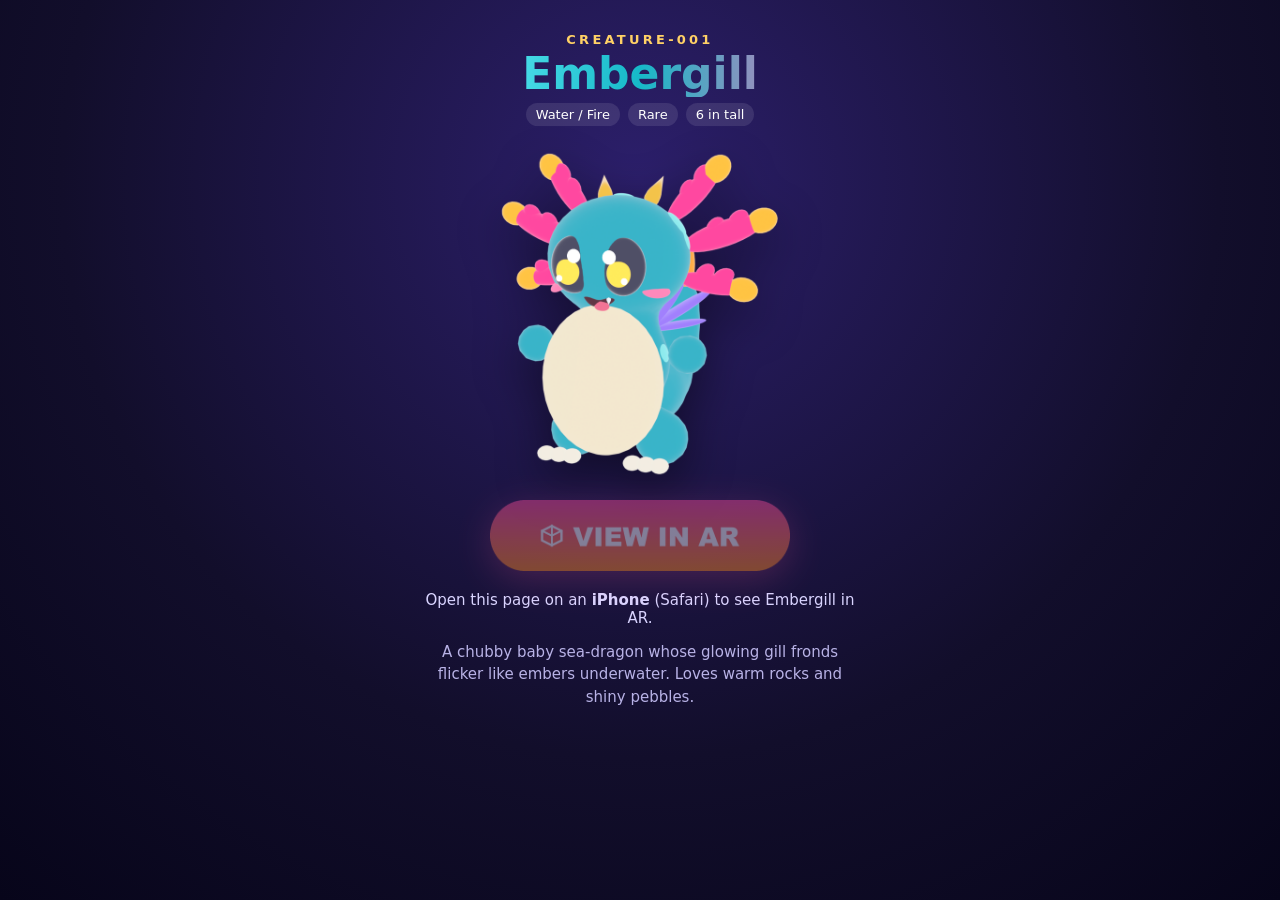
==== c/creature-001/index.html @ c83b940c "Embergill CREATURE-001: page, AR model, preview Co-Authored-By: Claude Opus 5.5 <noreply@anthropic.c" ====
<!DOCTYPE html>
<html lang="en">
<head>
<meta charset="utf-8">
<meta name="viewport" content="width=device-width, initial-scale=1, viewport-fit=cover">
<title>Embergill · CREATURE-001</title>
<meta name="theme-color" content="#120e2b">
<link rel="stylesheet" href="../../style.css">
</head>
<body style="--accent:#16b8c8">
<main class="card">
  <p class="id">CREATURE-001</p>
  <h1>Embergill</h1>
  <p class="meta"><span>Water / Fire</span><span>Rare</span><span>6 in tall</span></p>

  <!-- Tapping the creature also opens AR (Safari requires an <a rel="ar"> that wraps an image) -->
  <a class="hero" rel="ar" href="../../assets/creature.usdz#allowsContentScaling=0">
    <img src="../../assets/creature-preview.png" alt="Embergill, a colorful baby sea-dragon" width="512" height="512">
  </a>

  <a class="ar-button" rel="ar" href="../../assets/creature.usdz#allowsContentScaling=0">
    <img src="../../assets/view-in-ar.png" alt="VIEW IN AR" width="320" height="75">
  </a>

  <p class="hint" id="hint">Tap <b>VIEW IN AR</b>, then point your iPhone at a table or the floor.</p>
  <p class="desc">A chubby baby sea-dragon whose glowing gill fronds flicker like embers underwater. Loves warm rocks and shiny pebbles.</p>
</main>
<script>
  // AR Quick Look needs iPhone/iPad Safari. Elsewhere, say so instead of silently downloading a file.
  var a = document.createElement("a");
  if (!(a.relList && a.relList.supports && a.relList.supports("ar"))) {
    document.getElementById("hint").innerHTML =
      "Open this page on an <b>iPhone</b> (Safari) to see Embergill in AR.";
    document.body.classList.add("no-ar");
  }
</script>
</body>
</html>
---- style.css ----
:root { color-scheme: dark; }
* { box-sizing: border-box; }
body { margin: 0; min-height: 100vh; font-family: -apple-system, "SF Pro Rounded", system-ui, sans-serif;
  color: #fff; background: radial-gradient(circle at 50% 20%, #2c1f6b 0%, #120e2b 60%, #07051a 100%);
  display: flex; justify-content: center; padding: 24px 16px calc(24px + env(safe-area-inset-bottom)); }
.card { width: 100%; max-width: 440px; text-align: center; }
.id { margin: 8px 0 0; letter-spacing: .25em; font-size: 13px; font-weight: 700; color: #ffd166; }
h1 { margin: 4px 0 6px; font-size: 44px; line-height: 1.05; font-weight: 900;
  background: linear-gradient(90deg, #6ff7ff, var(--accent, #16b8c8), #ff6fb5);
  -webkit-background-clip: text; background-clip: text; color: transparent; }
.meta { display: flex; gap: 8px; justify-content: center; flex-wrap: wrap; margin: 0 0 8px; }
.meta span { font-size: 13px; padding: 4px 10px; border-radius: 99px; background: rgba(255,255,255,.1); }
.hero { display: block; margin: 0 auto; }
.hero img { width: 100%; max-width: 360px; height: auto; display: block; margin: 0 auto;
  filter: drop-shadow(0 18px 24px rgba(0,0,0,.45)); animation: bob 3s ease-in-out infinite; }
@keyframes bob { 50% { transform: translateY(-8px) scale(1.01); } }
.ar-button { display: inline-block; margin: 6px 0 10px; }
.ar-button img { width: 300px; max-width: 80vw; height: auto; display: block;
  filter: drop-shadow(0 8px 18px rgba(255,90,150,.45)); }
.no-ar .ar-button { opacity: .45; pointer-events: none; }
.hint { font-size: 15px; color: #d9d4ff; margin: 6px 0 14px; }
.desc { font-size: 15px; line-height: 1.5; color: #b8b2e6; margin: 0 8px; }
.list { list-style: none; padding: 0; }
.list a { color: #6ff7ff; font-size: 20px; font-weight: 700; }
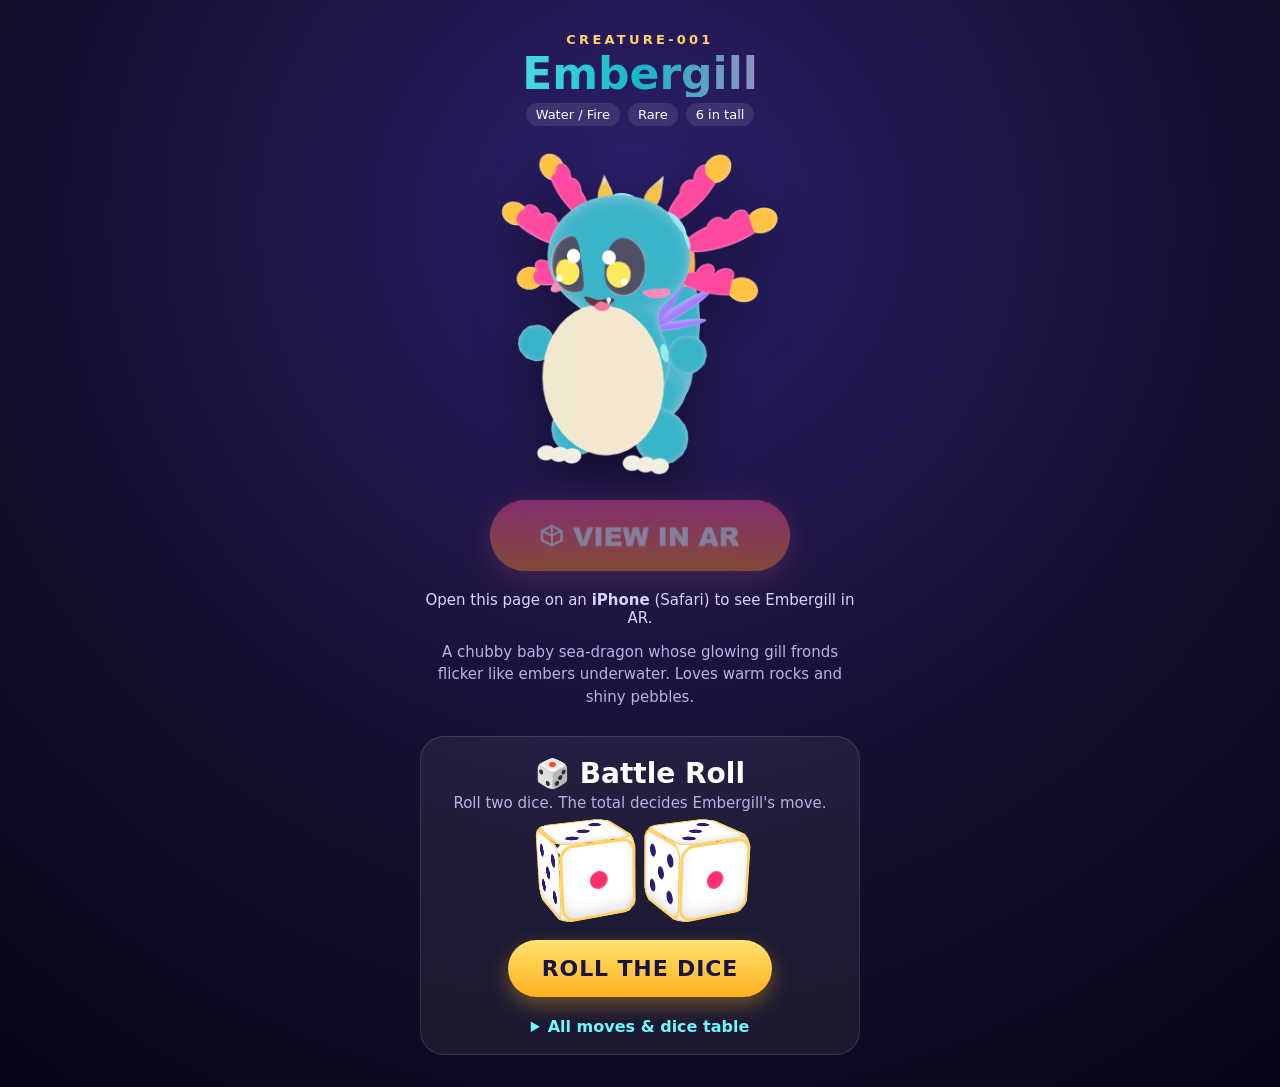
==== commit 86009ae3: "Battle Roll: two dice pick one of 5 animated actions Co-Authored-By: Claude Opus 5.5 <noreply@anthro" ====
--- a/c/creature-001/index.html
+++ b/c/creature-001/index.html
@@ -24,8 +24,59 @@
 
   <p class="hint" id="hint">Tap <b>VIEW IN AR</b>, then point your iPhone at a table or the floor.</p>
   <p class="desc">A chubby baby sea-dragon whose glowing gill fronds flicker like embers underwater. Loves warm rocks and shiny pebbles.</p>
+
+  <section class="battle">
+    <h2>🎲 Battle Roll</h2>
+    <p class="sub">Roll two dice. The total decides Embergill's move.</p>
+    <div class="dice" aria-live="polite">
+      <div class="die" id="d1"><div class="face f1"><i class="pip" style="grid-area:2/2"></i></div><div class="face f2"><i class="pip" style="grid-area:1/3"></i><i class="pip" style="grid-area:3/1"></i></div><div class="face f3"><i class="pip" style="grid-area:1/3"></i><i class="pip" style="grid-area:2/2"></i><i class="pip" style="grid-area:3/1"></i></div><div class="face f4"><i class="pip" style="grid-area:1/1"></i><i class="pip" style="grid-area:1/3"></i><i class="pip" style="grid-area:3/1"></i><i class="pip" style="grid-area:3/3"></i></div><div class="face f5"><i class="pip" style="grid-area:1/1"></i><i class="pip" style="grid-area:1/3"></i><i class="pip" style="grid-area:2/2"></i><i class="pip" style="grid-area:3/1"></i><i class="pip" style="grid-area:3/3"></i></div><div class="face f6"><i class="pip" style="grid-area:1/1"></i><i class="pip" style="grid-area:1/3"></i><i class="pip" style="grid-area:2/1"></i><i class="pip" style="grid-area:2/3"></i><i class="pip" style="grid-area:3/1"></i><i class="pip" style="grid-area:3/3"></i></div></div>
+      <div class="die" id="d2"><div class="face f1"><i class="pip" style="grid-area:2/2"></i></div><div class="face f2"><i class="pip" style="grid-area:1/3"></i><i class="pip" style="grid-area:3/1"></i></div><div class="face f3"><i class="pip" style="grid-area:1/3"></i><i class="pip" style="grid-area:2/2"></i><i class="pip" style="grid-area:3/1"></i></div><div class="face f4"><i class="pip" style="grid-area:1/1"></i><i class="pip" style="grid-area:1/3"></i><i class="pip" style="grid-area:3/1"></i><i class="pip" style="grid-area:3/3"></i></div><div class="face f5"><i class="pip" style="grid-area:1/1"></i><i class="pip" style="grid-area:1/3"></i><i class="pip" style="grid-area:2/2"></i><i class="pip" style="grid-area:3/1"></i><i class="pip" style="grid-area:3/3"></i></div><div class="face f6"><i class="pip" style="grid-area:1/1"></i><i class="pip" style="grid-area:1/3"></i><i class="pip" style="grid-area:2/1"></i><i class="pip" style="grid-area:2/3"></i><i class="pip" style="grid-area:3/1"></i><i class="pip" style="grid-area:3/3"></i></div></div>
+    </div>
+    <button class="roll" id="roll" type="button">ROLL THE DICE</button>
+    <div class="result" id="result" hidden>
+      <p class="total" id="total"></p>
+      <p class="move" id="move"></p>
+      <p class="movetext" id="movetext"></p>
+      <a class="ar-result" rel="ar" data-action="fireball" href="../../assets/actions/fireball.usdz#allowsContentScaling=0" hidden><img src="../../assets/actions/btn-fireball.png" alt="See Fireball in AR"></a><a class="ar-result" rel="ar" data-action="shield" href="../../assets/actions/shield.usdz#allowsContentScaling=0" hidden><img src="../../assets/actions/btn-shield.png" alt="See Shield in AR"></a><a class="ar-result" rel="ar" data-action="jump" href="../../assets/actions/jump.usdz#allowsContentScaling=0" hidden><img src="../../assets/actions/btn-jump.png" alt="See Jump in AR"></a><a class="ar-result" rel="ar" data-action="roar" href="../../assets/actions/roar.usdz#allowsContentScaling=0" hidden><img src="../../assets/actions/btn-roar.png" alt="See Roar in AR"></a><a class="ar-result" rel="ar" data-action="run_attack" href="../../assets/actions/run_attack.usdz#allowsContentScaling=0" hidden><img src="../../assets/actions/btn-run_attack.png" alt="See Run Attack in AR"></a>
+    </div>
+    <details class="moves">
+      <summary>All moves &amp; dice table</summary>
+      <div class="grid"><a rel="ar" href="../../assets/actions/fireball.usdz#allowsContentScaling=0"><img src="../../assets/actions/tile-fireball.png" alt="Fireball"></a><a rel="ar" href="../../assets/actions/shield.usdz#allowsContentScaling=0"><img src="../../assets/actions/tile-shield.png" alt="Shield"></a><a rel="ar" href="../../assets/actions/jump.usdz#allowsContentScaling=0"><img src="../../assets/actions/tile-jump.png" alt="Jump"></a><a rel="ar" href="../../assets/actions/roar.usdz#allowsContentScaling=0"><img src="../../assets/actions/tile-roar.png" alt="Roar"></a><a rel="ar" href="../../assets/actions/run_attack.usdz#allowsContentScaling=0"><img src="../../assets/actions/tile-run_attack.png" alt="Run Attack"></a></div>
+    </details>
+  </section>
 </main>
 <script>
+  var ACTIONS = [{"id": "fireball", "name": "Fireball", "emoji": "🔥", "rolls": [6, 7, 8], "text": "Embergill inhales and blasts a blazing fireball!"}, {"id": "shield", "name": "Shield", "emoji": "🛡️", "rolls": [4, 5], "text": "A shimmering bubble shield snaps up around Embergill."}, {"id": "jump", "name": "Jump", "emoji": "🦘", "rolls": [9, 10], "text": "Embergill springs into the air with a front flip!"}, {"id": "roar", "name": "Roar", "emoji": "📣", "rolls": [2, 3], "text": "A rare, earth-shaking ROAR! Shock waves everywhere."}, {"id": "run_attack", "name": "Run Attack", "emoji": "⚡", "rolls": [11, 12], "text": "CRITICAL! Embergill charges in with a lightning slash!"}];
+  // ---- dice: each die is a 3D cube; we spin it and land on the rolled face
+  var FACE = {1: [0, 0], 2: [0, -90], 3: [-90, 0], 4: [90, 0], 5: [0, 90], 6: [0, 180]};
+  var spins = [0, 0];
+  function d6() { var a = new Uint32Array(1); crypto.getRandomValues(a); return 1 + (a[0] % 6); }
+  function land(el, i, v) {
+    spins[i] += 2 + Math.floor(Math.random() * 2);
+    var f = FACE[v];
+    el.style.transform = "rotateX(" + (f[0] + 360 * spins[i]) + "deg) rotateY(" + (f[1] + 360 * spins[i]) + "deg)";
+  }
+  document.getElementById("roll").addEventListener("click", function () {
+    var btn = this, a = d6(), b = d6(), total = a + b;
+    btn.disabled = true;
+    document.getElementById("result").hidden = true;
+    land(document.getElementById("d1"), 0, a);
+    land(document.getElementById("d2"), 1, b);
+    setTimeout(function () {
+      var act = ACTIONS.find(function (x) { return x.rolls.indexOf(total) >= 0; });
+      document.getElementById("total").textContent = a + " + " + b + " = " + total;
+      document.getElementById("move").textContent = act.emoji + " " + act.name.toUpperCase() + "!";
+      document.getElementById("movetext").textContent = act.text;
+      document.querySelectorAll(".result .ar-result").forEach(function (el) {
+        el.hidden = el.dataset.action !== act.id;
+      });
+      document.getElementById("result").hidden = false;
+      btn.disabled = false;
+      btn.textContent = "ROLL AGAIN";
+      document.getElementById("result").scrollIntoView({behavior: "smooth", block: "center"});
+    }, 1300);
+  });
+
   // AR Quick Look needs iPhone/iPad Safari. Elsewhere, say so instead of silently downloading a file.
   var a = document.createElement("a");
   if (!(a.relList && a.relList.supports && a.relList.supports("ar"))) {
--- a/style.css
+++ b/style.css
@@ -22,4 +22,33 @@
 .hint { font-size: 15px; color: #d9d4ff; margin: 6px 0 14px; }
 .desc { font-size: 15px; line-height: 1.5; color: #b8b2e6; margin: 0 8px; }
 .list { list-style: none; padding: 0; }
+.battle { margin: 28px 0 8px; padding: 20px 14px 18px; border-radius: 24px;
+  background: rgba(255,255,255,.06); border: 1px solid rgba(255,255,255,.12); }
+.battle h2 { margin: 0; font-size: 28px; font-weight: 900; }
+.sub { margin: 4px 0 18px; color: #b8b2e6; font-size: 15px; }
+.dice { display: flex; justify-content: center; gap: 34px; perspective: 600px; height: 92px; margin-bottom: 18px; }
+.die { width: 76px; height: 76px; position: relative; transform-style: preserve-3d;
+  transition: transform 1.25s cubic-bezier(.2,.8,.25,1); transform: rotateX(-20deg) rotateY(25deg); }
+.face { position: absolute; inset: 0; border-radius: 14px; background: #fff; display: grid; padding: 10px;
+  grid-template: repeat(3, 1fr) / repeat(3, 1fr); box-shadow: inset 0 0 0 3px #ffd166, inset 0 -8px 14px rgba(0,0,0,.12); }
+.pip { width: 13px; height: 13px; border-radius: 50%; background: #2a1d6b; align-self: center; justify-self: center; }
+.face.f1 .pip { background: #ff2f6d; width: 18px; height: 18px; }
+.f1 { transform: translateZ(38px); } .f6 { transform: rotateY(180deg) translateZ(38px); }
+.f2 { transform: rotateY(90deg) translateZ(38px); } .f5 { transform: rotateY(-90deg) translateZ(38px); }
+.f3 { transform: rotateX(90deg) translateZ(38px); } .f4 { transform: rotateX(-90deg) translateZ(38px); }
+.roll { font: 900 22px -apple-system, system-ui, sans-serif; letter-spacing: .04em; color: #1a1446; border: 0;
+  padding: 16px 34px; border-radius: 99px; background: linear-gradient(#ffe36e, #ffb11f);
+  box-shadow: 0 8px 20px rgba(255,177,31,.35); }
+.roll:active { transform: scale(.97); }
+.roll:disabled { opacity: .6; }
+.result { margin-top: 18px; }
+.total { margin: 0; color: #ffd166; font-weight: 700; font-size: 18px; }
+.move { margin: 4px 0; font-size: 32px; font-weight: 900; }
+.movetext { margin: 0 0 12px; color: #d9d4ff; }
+.ar-result img { width: 300px; max-width: 82vw; height: auto; filter: drop-shadow(0 8px 18px rgba(0,0,0,.4)); }
+.moves { margin-top: 20px; text-align: left; }
+.moves summary { color: #6ff7ff; font-weight: 700; cursor: pointer; text-align: center; }
+.grid { display: grid; grid-template-columns: repeat(3, 1fr); gap: 10px; margin-top: 12px; }
+.grid img { width: 100%; height: auto; display: block; }
+.no-ar .ar-result, .no-ar .grid a { pointer-events: none; opacity: .5; }
 .list a { color: #6ff7ff; font-size: 20px; font-weight: 700; }
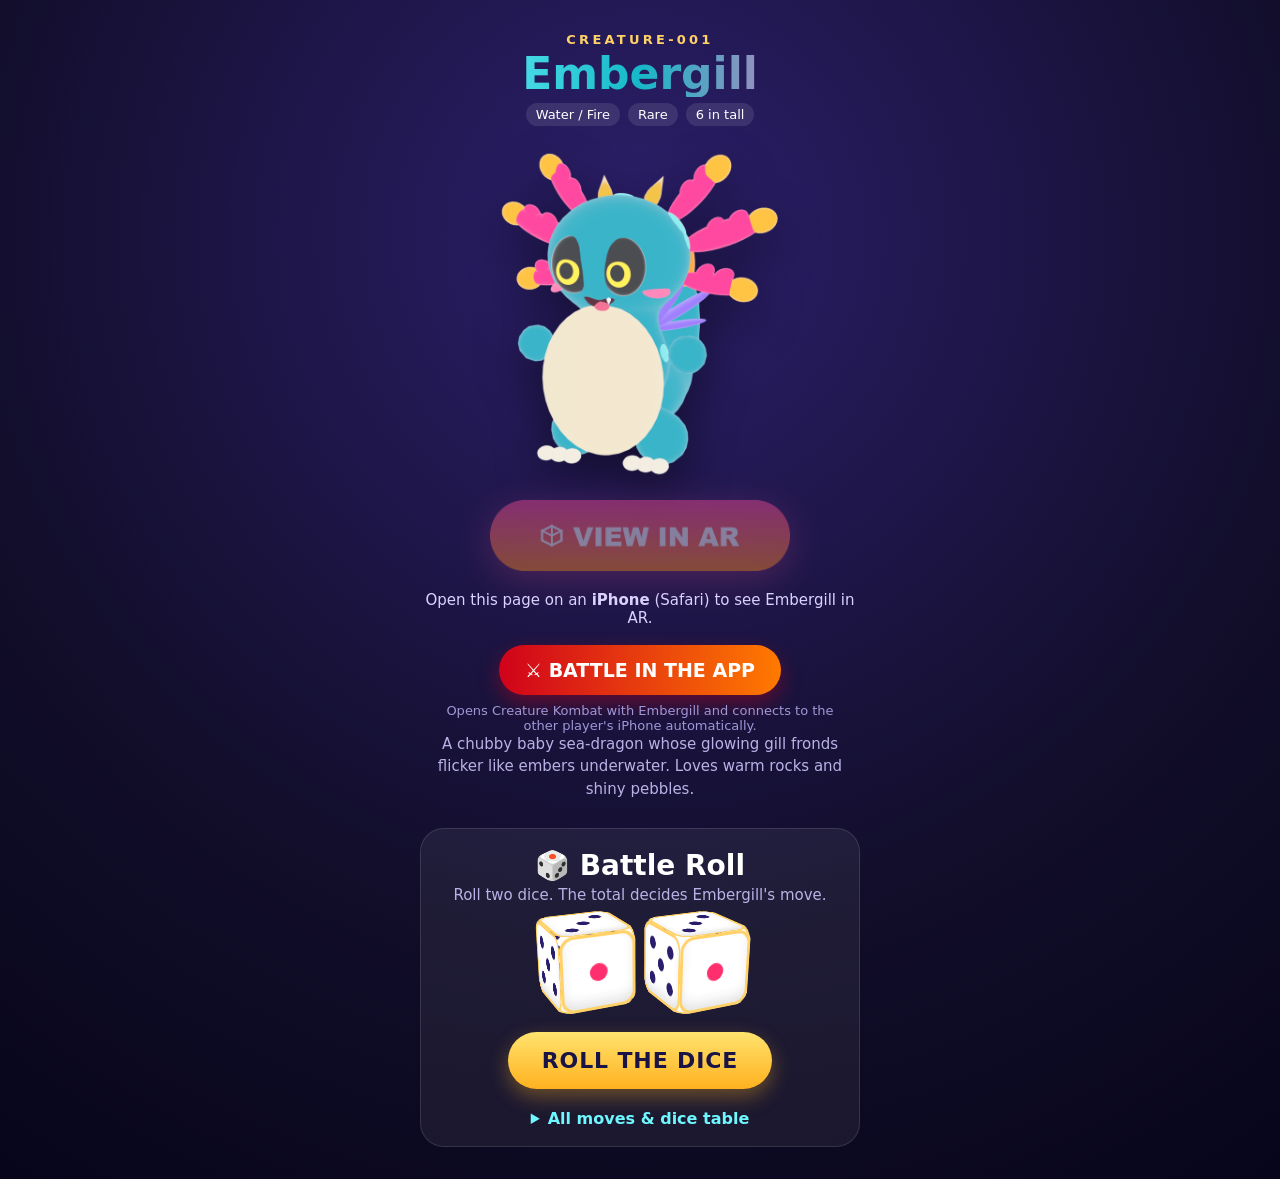
==== commit 874b8f30: "Add Bramblehorn (CREATURE-002), new eyes, battle-in-app link Co-Authored-By: Claude Opus 5.5 <norepl" ====
--- a/c/creature-001/index.html
+++ b/c/creature-001/index.html
@@ -14,15 +14,17 @@
   <p class="meta"><span>Water / Fire</span><span>Rare</span><span>6 in tall</span></p>
 
   <!-- Tapping the creature also opens AR (Safari requires an <a rel="ar"> that wraps an image) -->
-  <a class="hero" rel="ar" href="../../assets/creature.usdz#allowsContentScaling=0">
-    <img src="../../assets/creature-preview.png" alt="Embergill, a colorful baby sea-dragon" width="512" height="512">
+  <a class="hero" rel="ar" href="../../assets/creature-001/creature.usdz#allowsContentScaling=0">
+    <img src="../../assets/creature-001/creature-preview.png" alt="Embergill" width="512" height="512">
   </a>
 
-  <a class="ar-button" rel="ar" href="../../assets/creature.usdz#allowsContentScaling=0">
+  <a class="ar-button" rel="ar" href="../../assets/creature-001/creature.usdz#allowsContentScaling=0">
     <img src="../../assets/view-in-ar.png" alt="VIEW IN AR" width="320" height="75">
   </a>
 
   <p class="hint" id="hint">Tap <b>VIEW IN AR</b>, then point your iPhone at a table or the floor.</p>
+  <a class="app-battle" href="embergill://battle?creature=CREATURE-001">⚔️ BATTLE IN THE APP</a>
+  <p class="app-note">Opens Creature Kombat with Embergill and connects to the other player's iPhone automatically.</p>
   <p class="desc">A chubby baby sea-dragon whose glowing gill fronds flicker like embers underwater. Loves warm rocks and shiny pebbles.</p>
 
   <section class="battle">
@@ -37,11 +39,11 @@
       <p class="total" id="total"></p>
       <p class="move" id="move"></p>
       <p class="movetext" id="movetext"></p>
-      <a class="ar-result" rel="ar" data-action="fireball" href="../../assets/actions/fireball.usdz#allowsContentScaling=0" hidden><img src="../../assets/actions/btn-fireball.png" alt="See Fireball in AR"></a><a class="ar-result" rel="ar" data-action="shield" href="../../assets/actions/shield.usdz#allowsContentScaling=0" hidden><img src="../../assets/actions/btn-shield.png" alt="See Shield in AR"></a><a class="ar-result" rel="ar" data-action="jump" href="../../assets/actions/jump.usdz#allowsContentScaling=0" hidden><img src="../../assets/actions/btn-jump.png" alt="See Jump in AR"></a><a class="ar-result" rel="ar" data-action="roar" href="../../assets/actions/roar.usdz#allowsContentScaling=0" hidden><img src="../../assets/actions/btn-roar.png" alt="See Roar in AR"></a><a class="ar-result" rel="ar" data-action="run_attack" href="../../assets/actions/run_attack.usdz#allowsContentScaling=0" hidden><img src="../../assets/actions/btn-run_attack.png" alt="See Run Attack in AR"></a>
+      <a class="ar-result" rel="ar" data-action="fireball" href="../../assets/creature-001/actions/fireball.usdz#allowsContentScaling=0" hidden><img src="../../assets/creature-001/actions/btn-fireball.png" alt="See Fireball in AR"></a><a class="ar-result" rel="ar" data-action="shield" href="../../assets/creature-001/actions/shield.usdz#allowsContentScaling=0" hidden><img src="../../assets/creature-001/actions/btn-shield.png" alt="See Shield in AR"></a><a class="ar-result" rel="ar" data-action="jump" href="../../assets/creature-001/actions/jump.usdz#allowsContentScaling=0" hidden><img src="../../assets/creature-001/actions/btn-jump.png" alt="See Jump in AR"></a><a class="ar-result" rel="ar" data-action="roar" href="../../assets/creature-001/actions/roar.usdz#allowsContentScaling=0" hidden><img src="../../assets/creature-001/actions/btn-roar.png" alt="See Roar in AR"></a><a class="ar-result" rel="ar" data-action="run_attack" href="../../assets/creature-001/actions/run_attack.usdz#allowsContentScaling=0" hidden><img src="../../assets/creature-001/actions/btn-run_attack.png" alt="See Run Attack in AR"></a>
     </div>
     <details class="moves">
       <summary>All moves &amp; dice table</summary>
-      <div class="grid"><a rel="ar" href="../../assets/actions/fireball.usdz#allowsContentScaling=0"><img src="../../assets/actions/tile-fireball.png" alt="Fireball"></a><a rel="ar" href="../../assets/actions/shield.usdz#allowsContentScaling=0"><img src="../../assets/actions/tile-shield.png" alt="Shield"></a><a rel="ar" href="../../assets/actions/jump.usdz#allowsContentScaling=0"><img src="../../assets/actions/tile-jump.png" alt="Jump"></a><a rel="ar" href="../../assets/actions/roar.usdz#allowsContentScaling=0"><img src="../../assets/actions/tile-roar.png" alt="Roar"></a><a rel="ar" href="../../assets/actions/run_attack.usdz#allowsContentScaling=0"><img src="../../assets/actions/tile-run_attack.png" alt="Run Attack"></a></div>
+      <div class="grid"><a rel="ar" href="../../assets/creature-001/actions/fireball.usdz#allowsContentScaling=0"><img src="../../assets/creature-001/actions/tile-fireball.png" alt="Fireball"></a><a rel="ar" href="../../assets/creature-001/actions/shield.usdz#allowsContentScaling=0"><img src="../../assets/creature-001/actions/tile-shield.png" alt="Shield"></a><a rel="ar" href="../../assets/creature-001/actions/jump.usdz#allowsContentScaling=0"><img src="../../assets/creature-001/actions/tile-jump.png" alt="Jump"></a><a rel="ar" href="../../assets/creature-001/actions/roar.usdz#allowsContentScaling=0"><img src="../../assets/creature-001/actions/tile-roar.png" alt="Roar"></a><a rel="ar" href="../../assets/creature-001/actions/run_attack.usdz#allowsContentScaling=0"><img src="../../assets/creature-001/actions/tile-run_attack.png" alt="Run Attack"></a></div>
     </details>
   </section>
 </main>
--- a/style.css
+++ b/style.css
@@ -22,6 +22,10 @@
 .hint { font-size: 15px; color: #d9d4ff; margin: 6px 0 14px; }
 .desc { font-size: 15px; line-height: 1.5; color: #b8b2e6; margin: 0 8px; }
 .list { list-style: none; padding: 0; }
+.app-battle { display: inline-block; margin: 4px 0 4px; padding: 14px 26px; border-radius: 99px; font-weight: 900;
+  font-size: 19px; color: #fff; text-decoration: none; background: linear-gradient(90deg, #d0021b, #ff7a00);
+  box-shadow: 0 8px 20px rgba(208,2,27,.4); }
+.app-note { margin: 4px 16px 0; font-size: 13px; color: #9f98d6; }
 .battle { margin: 28px 0 8px; padding: 20px 14px 18px; border-radius: 24px;
   background: rgba(255,255,255,.06); border: 1px solid rgba(255,255,255,.12); }
 .battle h2 { margin: 0; font-size: 28px; font-weight: 900; }
